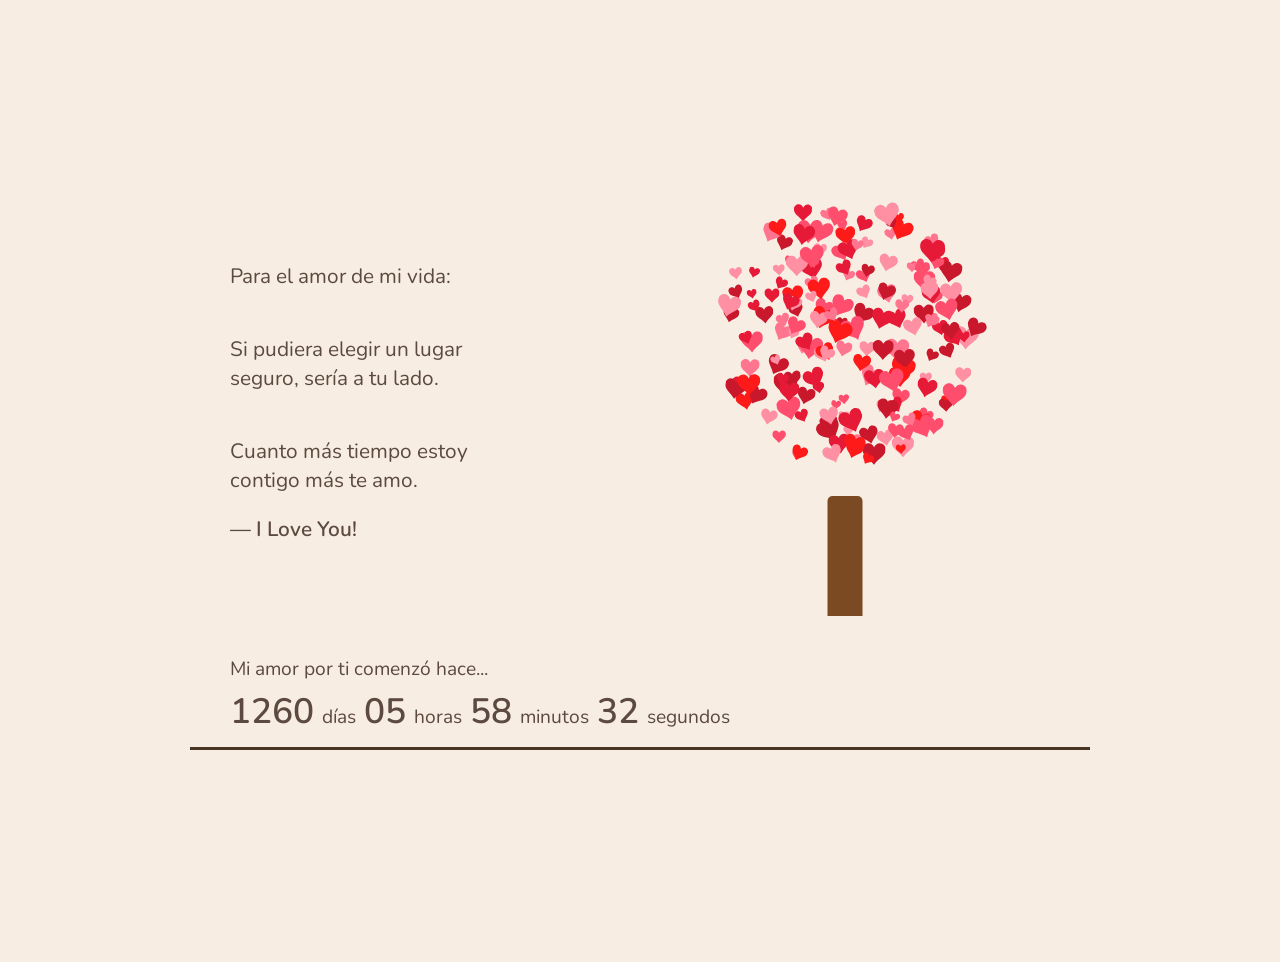
==== src/cartas/2026-06-25-av/index.html @ 06bc7d9e "2026-06-25-Carta Aniversario + Subida del proyecto." ====
<!DOCTYPE html>
<html lang="es">
<head>
    <meta charset="UTF-8">
    <meta name="viewport" content="width=device-width, initial-scale=1.0">
    <title>Para el amor de mi vida</title>
    <link href="https://fonts.googleapis.com/css2?family=Nunito:wght@400;600&display=swap" rel="stylesheet">
    <link rel="stylesheet" href="style.css">
</head>
<body>
    <div id="falling-hearts-container"></div>

    <main class="card">
        <div class="content-wrapper">
            <div class="text-section">
                <p class="greeting">Para el amor de mi vida:</p>
                <br>
                <p class="message">Si pudiera elegir un lugar<br>seguro, sería a tu lado.</p>
                <br>
                <p class="message">Cuanto más tiempo estoy<br>contigo más te amo.</p>
                <p class="signature">— I Love You!</p>
            </div>

            <div class="tree-section">
                <div class="tree-container">
                    <div id="tree-leaves"></div>
                    <div class="tree-trunk"></div>
                </div>
            </div>
        </div>

        <div class="footer-section">
            <p class="counter-title">Mi amor por ti comenzó hace...</p>
            <div class="counter-container">
                <span class="number" id="days">0</span> <span class="label">días</span>
                <span class="number" id="hours">0</span> <span class="label">horas</span>
                <span class="number" id="minutes">0</span> <span class="label">minutos</span>
                <span class="number" id="seconds">0</span> <span class="label">segundos</span>
            </div>
        </div>
        <div class="ground-line"></div>
    </main>

    <script src="script.js"></script>
</body>
</html>
---- src/cartas/2026-06-25-av/style.css ----
/* Configuraciones generales */
* {
    margin: 0;
    padding: 0;
    box-sizing: border-box;
    font-family: 'Nunito', sans-serif;
}

body {
    background-color: #f7ede2; /* Color crema/beige del fondo */
    color: #5c4a40; /* Color marrón oscuro para el texto */
    display: flex;
    justify-content: center;
    align-items: center;
    min-height: 100vh;
    overflow: hidden; /* Evita barras de desplazamiento por los corazones */
    position: relative;
}

/* Tarjeta Principal */
.card {
    position: relative;
    width: 90%;
    max-width: 900px;
    height: 600px;
    z-index: 10;
    display: flex;
    flex-direction: column;
    justify-content: space-between;
}

.content-wrapper {
    display: flex;
    justify-content: space-between;
    align-items: center;
    flex-grow: 1;
    padding: 20px 40px;
}

/* Textos */
.text-section {
    flex: 1;
    font-size: 1.3rem;
    line-height: 1.4;
}

.greeting, .message {
    margin-bottom: 15px;
}

.signature {
    margin-top: 20px;
    font-weight: 600;
}

/* Árbol de Corazones */
.tree-section {
    flex: 1;
    display: flex;
    justify-content: center;
    position: relative;
    height: 100%;
}

.tree-container {
    position: absolute;
    bottom: 20px;
    width: 300px;
    height: 400px;
}

.tree-trunk {
    position: absolute;
    bottom: 0;
    left: 50%;
    transform: translateX(-50%);
    width: 35px;
    height: 120px;
    background-color: #7b4a22;
    border-radius: 5px 5px 0 0;
}

#tree-leaves {
    position: absolute;
    top: 0;
    left: 0;
    width: 100%;
    height: 300px;
}

.tree-heart {
    position: absolute;
    transition: transform 0.3s ease;
}

/* Pie de página y Contador */
.footer-section {
    padding: 0 40px 15px 40px;
}

.counter-title {
    font-size: 1.2rem;
    margin-bottom: 5px;
}

.counter-container {
    font-size: 1.2rem;
    display: flex;
    align-items: baseline;
    gap: 8px;
}

.number {
    font-size: 2.2rem;
    font-weight: 600;
}

.ground-line {
    width: 100%;
    height: 3px;
    background-color: #4a3424;
    position: absolute;
    bottom: 0;
    left: 0;
}

/* Animación para el efecto GIF (corazones cayendo) */
#falling-hearts-container {
    position: absolute;
    top: 0;
    left: 0;
    width: 100%;
    height: 100%;
    pointer-events: none; /* Para que no interfieran al hacer clic */
    z-index: 1;
}

.falling-heart {
    position: absolute;
    top: -50px;
    opacity: 0.8;
    animation: fall linear forwards;
}

@keyframes fall {
    0% {
        transform: translateY(0) rotate(0deg);
        opacity: 0.8;
    }
    100% {
        transform: translateY(110vh) rotate(360deg);
        opacity: 0;
    }
}

/* Diseño adaptativo para móviles */
@media (max-width: 768px) {
    .content-wrapper {
        flex-direction: column;
        text-align: center;
    }
    .text-section {
        margin-top: 20px;
    }
    .tree-container {
        position: relative;
        bottom: 0;
        height: 300px;
    }
    .counter-container {
        justify-content: center;
        flex-wrap: wrap;
    }
}
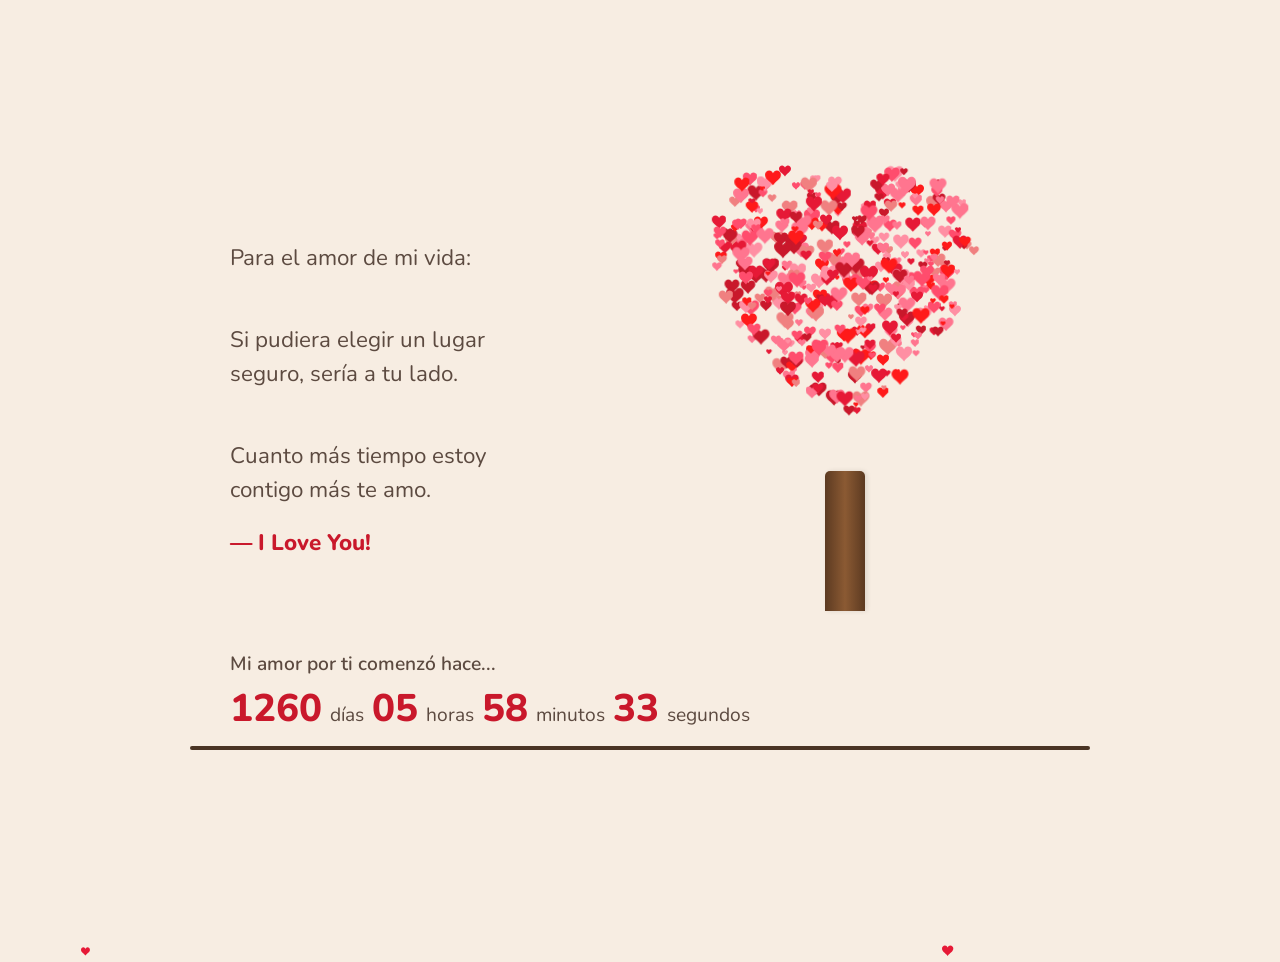
==== commit 4ffcddd6: "2026-06-25_Update-Cartas - Cambio de animaciones." ====
--- a/src/cartas/2026-06-25-av/index.html
+++ b/src/cartas/2026-06-25-av/index.html
@@ -4,7 +4,7 @@
     <meta charset="UTF-8">
     <meta name="viewport" content="width=device-width, initial-scale=1.0">
     <title>Para el amor de mi vida</title>
-    <link href="https://fonts.googleapis.com/css2?family=Nunito:wght@400;600&display=swap" rel="stylesheet">
+    <link href="https://fonts.googleapis.com/css2?family=Nunito:wght@400;600;800&display=swap" rel="stylesheet">
     <link rel="stylesheet" href="style.css">
 </head>
 <body>
@@ -13,15 +13,15 @@
     <main class="card">
         <div class="content-wrapper">
             <div class="text-section">
-                <p class="greeting">Para el amor de mi vida:</p>
+                <p class="greeting fade-in delay-1">Para el amor de mi vida:</p>
                 <br>
-                <p class="message">Si pudiera elegir un lugar<br>seguro, sería a tu lado.</p>
+                <p class="message fade-in delay-2">Si pudiera elegir un lugar<br>seguro, sería a tu lado.</p>
                 <br>
-                <p class="message">Cuanto más tiempo estoy<br>contigo más te amo.</p>
-                <p class="signature">— I Love You!</p>
+                <p class="message fade-in delay-3">Cuanto más tiempo estoy<br>contigo más te amo.</p>
+                <p class="signature fade-in delay-4">— I Love You!</p>
             </div>
 
-            <div class="tree-section">
+            <div class="tree-section fade-in delay-2">
                 <div class="tree-container">
                     <div id="tree-leaves"></div>
                     <div class="tree-trunk"></div>
@@ -29,7 +29,7 @@
             </div>
         </div>
 
-        <div class="footer-section">
+        <div class="footer-section fade-in delay-5">
             <p class="counter-title">Mi amor por ti comenzó hace...</p>
             <div class="counter-container">
                 <span class="number" id="days">0</span> <span class="label">días</span>
--- a/src/cartas/2026-06-25-av/style.css
+++ b/src/cartas/2026-06-25-av/style.css
@@ -7,13 +7,13 @@
 }
 
 body {
-    background-color: #f7ede2; /* Color crema/beige del fondo */
-    color: #5c4a40; /* Color marrón oscuro para el texto */
+    background-color: #f7ede2;
+    color: #5c4a40;
     display: flex;
     justify-content: center;
     align-items: center;
     min-height: 100vh;
-    overflow: hidden; /* Evita barras de desplazamiento por los corazones */
+    overflow: hidden;
     position: relative;
 }
 
@@ -37,20 +37,33 @@
     padding: 20px 40px;
 }
 
-/* Textos */
+/* Textos y Animaciones de Entrada */
 .text-section {
     flex: 1;
-    font-size: 1.3rem;
-    line-height: 1.4;
+    font-size: 1.4rem;
+    line-height: 1.5;
 }
 
-.greeting, .message {
-    margin-bottom: 15px;
+.greeting, .message { margin-bottom: 15px; }
+.signature { margin-top: 20px; font-weight: 800; color: #c9182b; }
+
+.fade-in {
+    opacity: 0;
+    transform: translateY(20px);
+    animation: fadeInUp 0.8s ease-out forwards;
 }
 
-.signature {
-    margin-top: 20px;
-    font-weight: 600;
+.delay-1 { animation-delay: 0.2s; }
+.delay-2 { animation-delay: 0.6s; }
+.delay-3 { animation-delay: 1.0s; }
+.delay-4 { animation-delay: 1.4s; }
+.delay-5 { animation-delay: 1.8s; }
+
+@keyframes fadeInUp {
+    to {
+        opacity: 1;
+        transform: translateY(0);
+    }
 }
 
 /* Árbol de Corazones */
@@ -65,8 +78,8 @@
 .tree-container {
     position: absolute;
     bottom: 20px;
-    width: 300px;
-    height: 400px;
+    width: 350px;
+    height: 450px;
 }
 
 .tree-trunk {
@@ -74,101 +87,91 @@
     bottom: 0;
     left: 50%;
     transform: translateX(-50%);
-    width: 35px;
-    height: 120px;
-    background-color: #7b4a22;
+    width: 40px;
+    height: 140px;
+    background: linear-gradient(to right, #5c3a21, #8b5a33, #5c3a21);
     border-radius: 5px 5px 0 0;
+    box-shadow: 2px 0 5px rgba(0,0,0,0.1);
 }
 
+/* Latido de la copa del árbol */
 #tree-leaves {
     position: absolute;
     top: 0;
     left: 0;
     width: 100%;
-    height: 300px;
+    height: 350px;
+    animation: pulseTree 3s infinite ease-in-out;
+    transform-origin: center 60%;
 }
 
+@keyframes pulseTree {
+    0%, 100% { transform: scale(1); }
+    50% { transform: scale(1.04); } /* Un latido muy suave */
+}
+
+/* Animación "Pop" para cada corazoncito al cargar */
 .tree-heart {
     position: absolute;
-    transition: transform 0.3s ease;
+    opacity: 0;
+    animation: popIn 0.5s cubic-bezier(0.175, 0.885, 0.32, 1.275) forwards;
+}
+
+@keyframes popIn {
+    0% { transform: translate(-50%, -50%) scale(0); opacity: 0; }
+    100% { transform: translate(-50%, -50%) scale(1); opacity: 1; }
 }
 
 /* Pie de página y Contador */
-.footer-section {
-    padding: 0 40px 15px 40px;
-}
-
-.counter-title {
-    font-size: 1.2rem;
-    margin-bottom: 5px;
-}
-
-.counter-container {
-    font-size: 1.2rem;
-    display: flex;
-    align-items: baseline;
-    gap: 8px;
-}
-
-.number {
-    font-size: 2.2rem;
-    font-weight: 600;
-}
+.footer-section { padding: 0 40px 15px 40px; }
+.counter-title { font-size: 1.2rem; margin-bottom: 5px; font-weight: 600; }
+.counter-container { font-size: 1.2rem; display: flex; align-items: baseline; gap: 8px; }
+.number { font-size: 2.4rem; font-weight: 800; color: #c9182b; }
 
 .ground-line {
     width: 100%;
-    height: 3px;
+    height: 4px;
     background-color: #4a3424;
     position: absolute;
     bottom: 0;
     left: 0;
+    border-radius: 2px;
 }
 
-/* Animación para el efecto GIF (corazones cayendo) */
+/* Efecto GIF: Corazones cayendo con balanceo */
 #falling-hearts-container {
     position: absolute;
     top: 0;
     left: 0;
     width: 100%;
     height: 100%;
-    pointer-events: none; /* Para que no interfieran al hacer clic */
+    pointer-events: none;
     z-index: 1;
 }
 
-.falling-heart {
+.falling-heart-wrapper {
     position: absolute;
     top: -50px;
-    opacity: 0.8;
     animation: fall linear forwards;
 }
 
-@keyframes fall {
-    0% {
-        transform: translateY(0) rotate(0deg);
-        opacity: 0.8;
-    }
-    100% {
-        transform: translateY(110vh) rotate(360deg);
-        opacity: 0;
-    }
+.falling-heart {
+    animation: sway ease-in-out infinite alternate;
 }
 
-/* Diseño adaptativo para móviles */
+@keyframes fall {
+    to { transform: translateY(110vh); }
+}
+
+@keyframes sway {
+    from { transform: translateX(-20px) rotate(-15deg); }
+    to { transform: translateX(20px) rotate(15deg); }
+}
+
+/* Adaptabilidad móvil */
 @media (max-width: 768px) {
-    .content-wrapper {
-        flex-direction: column;
-        text-align: center;
-    }
-    .text-section {
-        margin-top: 20px;
-    }
-    .tree-container {
-        position: relative;
-        bottom: 0;
-        height: 300px;
-    }
-    .counter-container {
-        justify-content: center;
-        flex-wrap: wrap;
-    }
+    .content-wrapper { flex-direction: column; text-align: center; }
+    .text-section { margin-top: 20px; }
+    .tree-container { position: relative; bottom: 0; height: 350px; }
+    .counter-container { justify-content: center; flex-wrap: wrap; }
 }
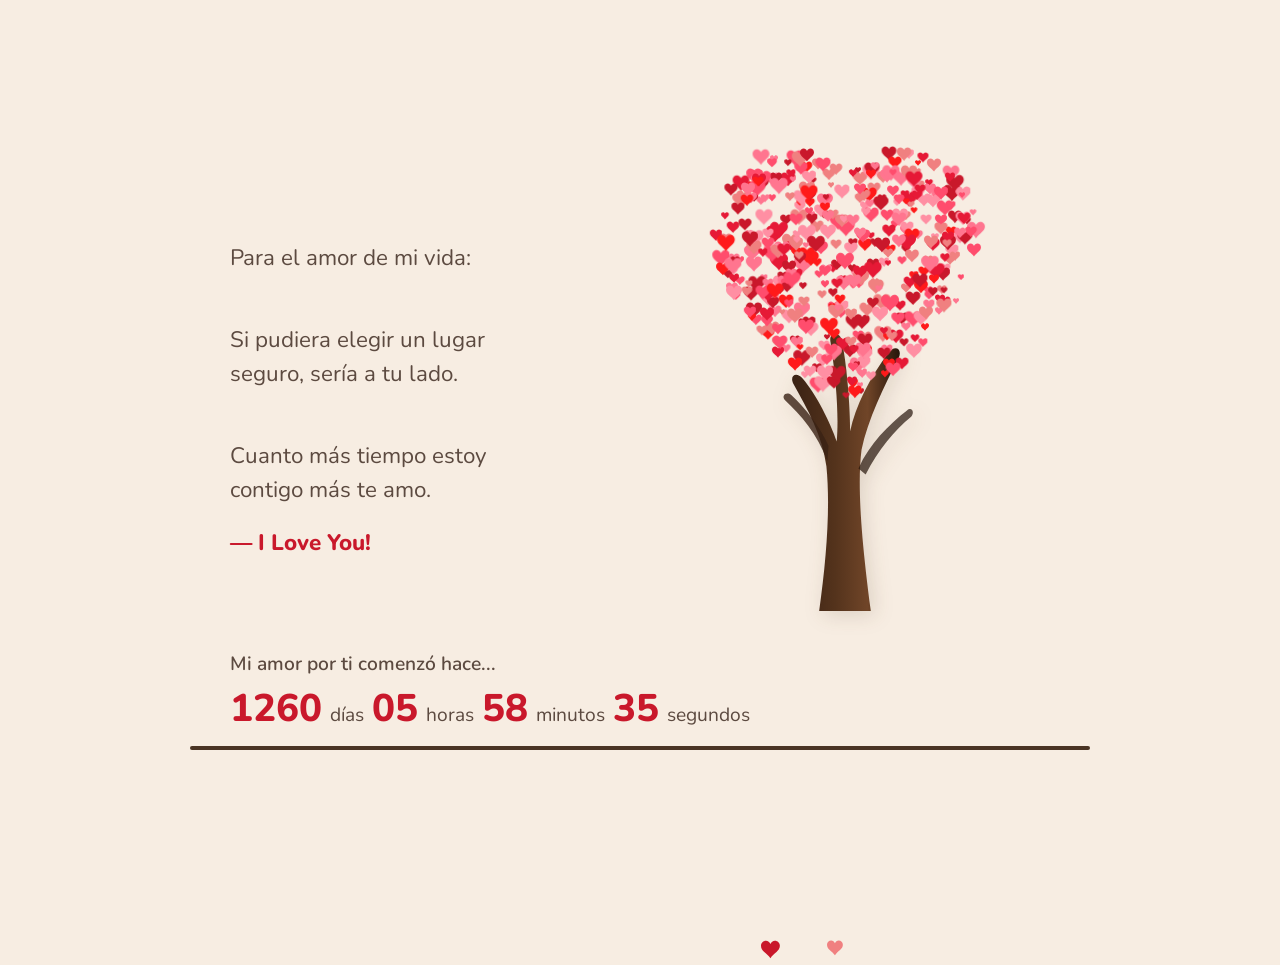
==== commit 7b96d6be: "2026-06-25_Update-Carta - Remodelar animaciones." ====
--- a/src/cartas/2026-06-25-av/index.html
+++ b/src/cartas/2026-06-25-av/index.html
@@ -23,8 +23,40 @@
 
             <div class="tree-section fade-in delay-2">
                 <div class="tree-container">
+                    
+                    <div class="tree-trunk-container">
+                        <svg viewBox="0 0 200 300" class="organic-trunk">
+                            <defs>
+                                <linearGradient id="trunkGradient" x1="0" y1="0" x2="1" y2="0">
+                                    <stop offset="0%" stop-color="#3a2214" />
+                                    <stop offset="40%" stop-color="#54331c" />
+                                    <stop offset="70%" stop-color="#704528" />
+                                    <stop offset="100%" stop-color="#26150b" />
+                                </linearGradient>
+                            </defs>
+                            <path d="M75,300 
+                                     C82,250 86,200 82,160 
+                                     C78,130 64,105 50,80 
+                                     C46,72 53,68 59,75 
+                                     C72,90 86,118 92,136 
+                                     C94,112 92,80 86,40 
+                                     C84,30 94,28 97,38 
+                                     C103,70 105,108 105,126 
+                                     C110,102 124,74 142,50 
+                                     C148,42 156,46 152,55 
+                                     C138,82 122,115 116,144 
+                                     C112,176 115,224 125,300 
+                                     C108,303 92,303 75,300 Z" 
+                                  fill="url(#trunkGradient)" />
+                            <path d="M83,155 C73,128 57,110 42,96 C38,92 43,87 48,91 C62,104 76,122 84,140 Z" fill="#3a2214" opacity="0.8"/>
+                            <path d="M113,162 C124,138 142,120 160,106 C164,102 168,107 164,112 C148,125 132,144 120,168 Z" fill="#26150b" opacity="0.7"/>
+                            <path d="M75,300 C64,302 50,305 40,310 C37,311 39,315 44,313 C54,309 66,305 73,302 Z" fill="#3a2214"/>
+                            <path d="M125,300 C134,302 148,305 158,311 C161,312 163,308 159,306 C150,303 137,301 127,300 Z" fill="#26150b"/>
+                        </svg>
+                    </div>
+
                     <div id="tree-leaves"></div>
-                    <div class="tree-trunk"></div>
+
                 </div>
             </div>
         </div>
--- a/src/cartas/2026-06-25-av/style.css
+++ b/src/cartas/2026-06-25-av/style.css
@@ -37,7 +37,7 @@
     padding: 20px 40px;
 }
 
-/* Textos y Animaciones de Entrada */
+/* Textos y Animación de entrada fluida */
 .text-section {
     flex: 1;
     font-size: 1.4rem;
@@ -66,7 +66,7 @@
     }
 }
 
-/* Árbol de Corazones */
+/* Contenedor del Árbol */
 .tree-section {
     flex: 1;
     display: flex;
@@ -82,39 +82,45 @@
     height: 450px;
 }
 
-.tree-trunk {
+/* Capa del Tronco Realista (DETRÁS) */
+.tree-trunk-container {
     position: absolute;
     bottom: 0;
     left: 50%;
     transform: translateX(-50%);
-    width: 40px;
-    height: 140px;
-    background: linear-gradient(to right, #5c3a21, #8b5a33, #5c3a21);
-    border-radius: 5px 5px 0 0;
-    box-shadow: 2px 0 5px rgba(0,0,0,0.1);
+    width: 220px;
+    height: 310px;
+    z-index: 1; 
 }
 
-/* Latido de la copa del árbol */
+.organic-trunk {
+    width: 100%;
+    height: 100%;
+    filter: drop-shadow(4px 4px 10px rgba(74, 44, 20, 0.15));
+}
+
+/* Capa de las Hojas (DELANTE) + Efecto latido */
 #tree-leaves {
     position: absolute;
     top: 0;
     left: 0;
     width: 100%;
-    height: 350px;
-    animation: pulseTree 3s infinite ease-in-out;
-    transform-origin: center 60%;
+    height: 360px;
+    z-index: 2; 
+    animation: pulseTree 4s infinite ease-in-out;
+    transform-origin: center 70%;
 }
 
 @keyframes pulseTree {
     0%, 100% { transform: scale(1); }
-    50% { transform: scale(1.04); } /* Un latido muy suave */
+    50% { transform: scale(1.03); }
 }
 
-/* Animación "Pop" para cada corazoncito al cargar */
+/* Animación de nacimiento de los corazones del árbol */
 .tree-heart {
     position: absolute;
     opacity: 0;
-    animation: popIn 0.5s cubic-bezier(0.175, 0.885, 0.32, 1.275) forwards;
+    animation: popIn 0.6s cubic-bezier(0.175, 0.885, 0.32, 1.275) forwards;
 }
 
 @keyframes popIn {
@@ -122,7 +128,7 @@
     100% { transform: translate(-50%, -50%) scale(1); opacity: 1; }
 }
 
-/* Pie de página y Contador */
+/* Contador de tiempo */
 .footer-section { padding: 0 40px 15px 40px; }
 .counter-title { font-size: 1.2rem; margin-bottom: 5px; font-weight: 600; }
 .counter-container { font-size: 1.2rem; display: flex; align-items: baseline; gap: 8px; }
@@ -138,7 +144,7 @@
     border-radius: 2px;
 }
 
-/* Efecto GIF: Corazones cayendo con balanceo */
+/* Efecto GIF animado de fondo (Caída con viento/balanceo) */
 #falling-hearts-container {
     position: absolute;
     top: 0;
@@ -146,7 +152,7 @@
     width: 100%;
     height: 100%;
     pointer-events: none;
-    z-index: 1;
+    z-index: 0;
 }
 
 .falling-heart-wrapper {
@@ -164,14 +170,14 @@
 }
 
 @keyframes sway {
-    from { transform: translateX(-20px) rotate(-15deg); }
-    to { transform: translateX(20px) rotate(15deg); }
+    from { transform: translateX(-25px) rotate(-20deg); }
+    to { transform: translateX(25px) rotate(20deg); }
 }
 
-/* Adaptabilidad móvil */
+/* Adaptabilidad para pantallas de móvil */
 @media (max-width: 768px) {
     .content-wrapper { flex-direction: column; text-align: center; }
     .text-section { margin-top: 20px; }
-    .tree-container { position: relative; bottom: 0; height: 350px; }
+    .tree-container { position: relative; bottom: 0; height: 360px; }
     .counter-container { justify-content: center; flex-wrap: wrap; }
 }
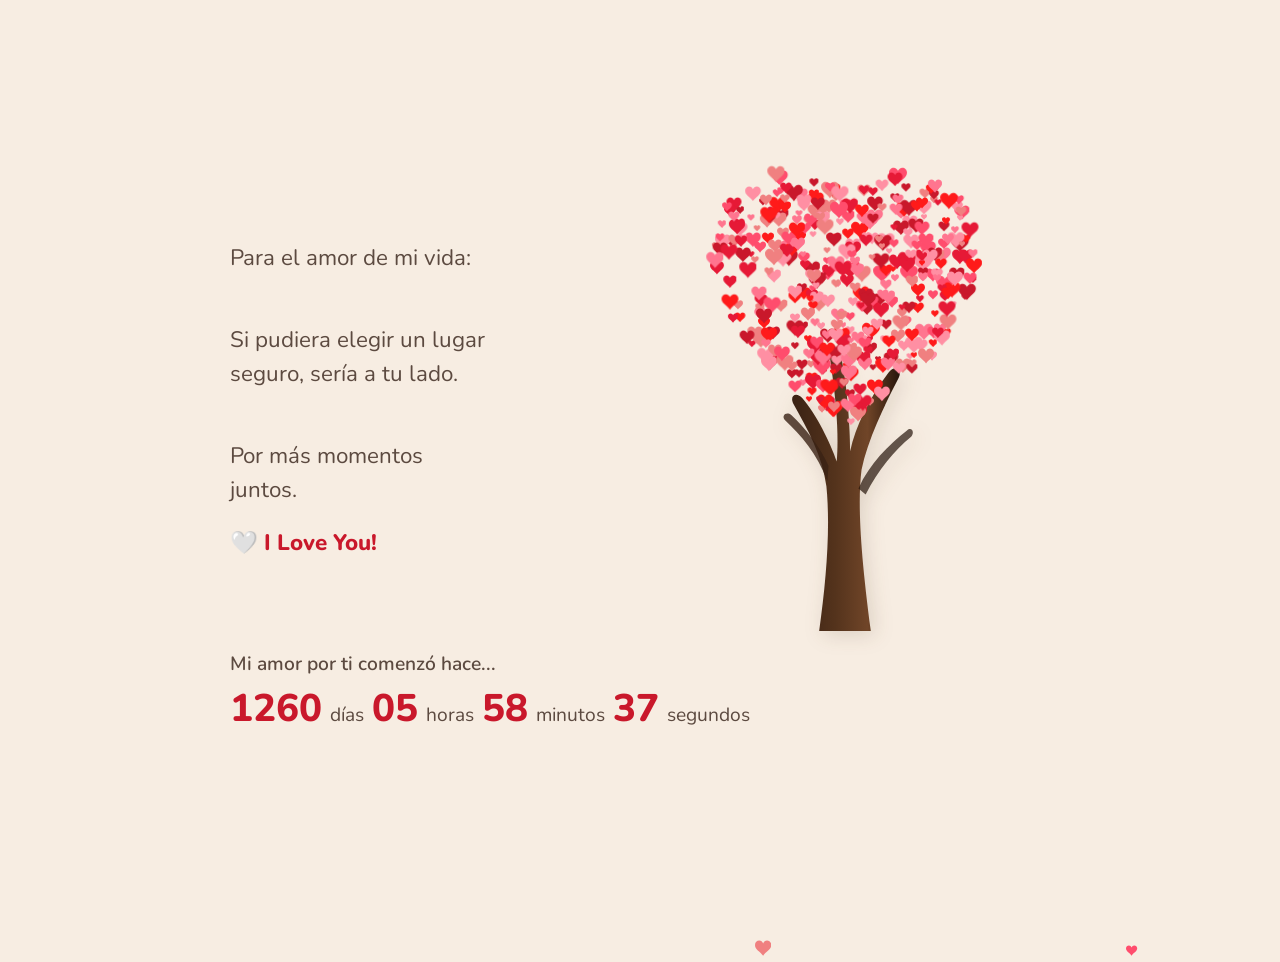
==== commit de31a9f5: "2026-06-25-Update-Cartas - Eliminación de barra negra. - Cambio del texto. - Cambio de padding del b" ====
--- a/src/cartas/2026-06-25-av/index.html
+++ b/src/cartas/2026-06-25-av/index.html
@@ -17,8 +17,8 @@
                 <br>
                 <p class="message fade-in delay-2">Si pudiera elegir un lugar<br>seguro, sería a tu lado.</p>
                 <br>
-                <p class="message fade-in delay-3">Cuanto más tiempo estoy<br>contigo más te amo.</p>
-                <p class="signature fade-in delay-4">— I Love You!</p>
+                <p class="message fade-in delay-3">Por más momentos<br>juntos.</p>
+                <p class="signature fade-in delay-4">🤍 I Love You!</p>
             </div>
 
             <div class="tree-section fade-in delay-2">
@@ -70,7 +70,6 @@
                 <span class="number" id="seconds">0</span> <span class="label">segundos</span>
             </div>
         </div>
-        <div class="ground-line"></div>
     </main>
 
     <script src="script.js"></script>
--- a/src/cartas/2026-06-25-av/style.css
+++ b/src/cartas/2026-06-25-av/style.css
@@ -34,7 +34,8 @@
     justify-content: space-between;
     align-items: center;
     flex-grow: 1;
-    padding: 20px 40px;
+    /* padding: 20px 40px; */
+    padding: 0px 40px;
 }
 
 /* Textos y Animación de entrada fluida */
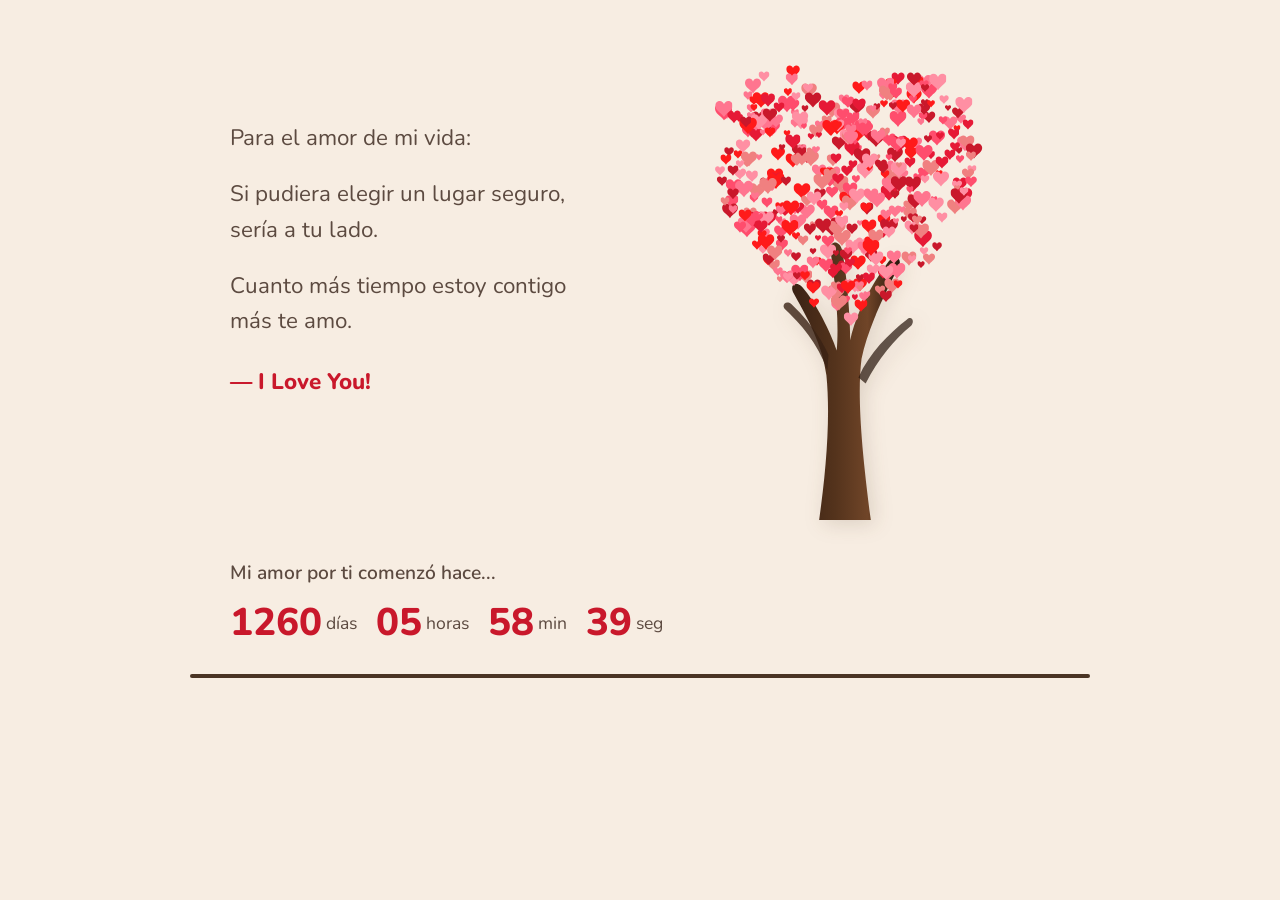
==== commit 3910cfc4: "2026-06-25_Update-Cartas + Responsive." ====
--- a/src/cartas/2026-06-25-av/index.html
+++ b/src/cartas/2026-06-25-av/index.html
@@ -14,11 +14,9 @@
         <div class="content-wrapper">
             <div class="text-section">
                 <p class="greeting fade-in delay-1">Para el amor de mi vida:</p>
-                <br>
-                <p class="message fade-in delay-2">Si pudiera elegir un lugar<br>seguro, sería a tu lado.</p>
-                <br>
-                <p class="message fade-in delay-3">Por más momentos<br>juntos.</p>
-                <p class="signature fade-in delay-4">🤍 I Love You!</p>
+                <p class="message fade-in delay-2">Si pudiera elegir un lugar seguro, sería a tu lado.</p>
+                <p class="message fade-in delay-3">Cuanto más tiempo estoy contigo más te amo.</p>
+                <p class="signature fade-in delay-4">— I Love You!</p>
             </div>
 
             <div class="tree-section fade-in delay-2">
@@ -34,20 +32,7 @@
                                     <stop offset="100%" stop-color="#26150b" />
                                 </linearGradient>
                             </defs>
-                            <path d="M75,300 
-                                     C82,250 86,200 82,160 
-                                     C78,130 64,105 50,80 
-                                     C46,72 53,68 59,75 
-                                     C72,90 86,118 92,136 
-                                     C94,112 92,80 86,40 
-                                     C84,30 94,28 97,38 
-                                     C103,70 105,108 105,126 
-                                     C110,102 124,74 142,50 
-                                     C148,42 156,46 152,55 
-                                     C138,82 122,115 116,144 
-                                     C112,176 115,224 125,300 
-                                     C108,303 92,303 75,300 Z" 
-                                  fill="url(#trunkGradient)" />
+                            <path d="M75,300 C82,250 86,200 82,160 C78,130 64,105 50,80 C46,72 53,68 59,75 C72,90 86,118 92,136 C94,112 92,80 86,40 C84,30 94,28 97,38 C103,70 105,108 105,126 C110,102 124,74 142,50 C148,42 156,46 152,55 C138,82 122,115 116,144 C112,176 115,224 125,300 C108,303 92,303 75,300 Z" fill="url(#trunkGradient)" />
                             <path d="M83,155 C73,128 57,110 42,96 C38,92 43,87 48,91 C62,104 76,122 84,140 Z" fill="#3a2214" opacity="0.8"/>
                             <path d="M113,162 C124,138 142,120 160,106 C164,102 168,107 164,112 C148,125 132,144 120,168 Z" fill="#26150b" opacity="0.7"/>
                             <path d="M75,300 C64,302 50,305 40,310 C37,311 39,315 44,313 C54,309 66,305 73,302 Z" fill="#3a2214"/>
@@ -63,13 +48,14 @@
 
         <div class="footer-section fade-in delay-5">
             <p class="counter-title">Mi amor por ti comenzó hace...</p>
-            <div class="counter-container">
-                <span class="number" id="days">0</span> <span class="label">días</span>
-                <span class="number" id="hours">0</span> <span class="label">horas</span>
-                <span class="number" id="minutes">0</span> <span class="label">minutos</span>
-                <span class="number" id="seconds">0</span> <span class="label">segundos</span>
+            <div class="counter-box">
+                <div class="counter-item"><span class="number" id="days">0</span><span class="label">días</span></div>
+                <div class="counter-item"><span class="number" id="hours">0</span><span class="label">horas</span></div>
+                <div class="counter-item"><span class="number" id="minutes">0</span><span class="label">min</span></div>
+                <div class="counter-item"><span class="number" id="seconds">0</span><span class="label">seg</span></div>
             </div>
         </div>
+        <div class="ground-line"></div>
     </main>
 
     <script src="script.js"></script>
--- a/src/cartas/2026-06-25-av/style.css
+++ b/src/cartas/2026-06-25-av/style.css
@@ -1,5 +1,5 @@
 /* Configuraciones generales */
-* {
+*, *::before, *::after {
     margin: 0;
     padding: 0;
     box-sizing: border-box;
@@ -9,78 +9,66 @@
 body {
     background-color: #f7ede2;
     color: #5c4a40;
-    display: flex;
-    justify-content: center;
-    align-items: center;
+    display: block;
+    width: 100%;
     min-height: 100vh;
-    overflow: hidden;
+    overflow-x: hidden;
     position: relative;
+    padding: 20px 10px;
 }
 
 /* Tarjeta Principal */
 .card {
     position: relative;
-    width: 90%;
+    width: 100%;
     max-width: 900px;
-    height: 600px;
+    margin: 40px auto;
+    background-color: transparent;
     z-index: 10;
-    display: flex;
-    flex-direction: column;
-    justify-content: space-between;
-}
-
+}
+
+/* Distribución en bloques flotantes simulando columnas */
 .content-wrapper {
-    display: flex;
-    justify-content: space-between;
-    align-items: center;
-    flex-grow: 1;
-    /* padding: 20px 40px; */
-    padding: 0px 40px;
-}
-
-/* Textos y Animación de entrada fluida */
+    width: 100%;
+    display: block;
+    clear: both;
+    padding: 20px 40px;
+}
+
+/* Sección Izquierda: Mensajes */
 .text-section {
-    flex: 1;
+    float: left;
+    width: 45%;
     font-size: 1.4rem;
-    line-height: 1.5;
-}
-
-.greeting, .message { margin-bottom: 15px; }
-.signature { margin-top: 20px; font-weight: 800; color: #c9182b; }
-
-.fade-in {
-    opacity: 0;
-    transform: translateY(20px);
-    animation: fadeInUp 0.8s ease-out forwards;
-}
-
-.delay-1 { animation-delay: 0.2s; }
-.delay-2 { animation-delay: 0.6s; }
-.delay-3 { animation-delay: 1.0s; }
-.delay-4 { animation-delay: 1.4s; }
-.delay-5 { animation-delay: 1.8s; }
-
-@keyframes fadeInUp {
-    to {
-        opacity: 1;
-        transform: translateY(0);
-    }
-}
-
-/* Contenedor del Árbol */
+    line-height: 1.6;
+    padding-top: 40px;
+}
+
+.greeting, .message { 
+    margin-bottom: 20px; 
+}
+
+.signature { 
+    margin-top: 25px; 
+    font-weight: 800; 
+    color: #c9182b; 
+}
+
+/* Sección Derecha: Contenedor del Árbol */
 .tree-section {
-    flex: 1;
-    display: flex;
-    justify-content: center;
+    float: right;
+    width: 50%;
+    height: 450px;
     position: relative;
-    height: 100%;
 }
 
 .tree-container {
     position: absolute;
-    bottom: 20px;
+    bottom: 10px;
+    left: 50%;
+    transform: translateX(-50%);
     width: 350px;
-    height: 450px;
+    height: 440px;
 }
 
 /* Capa del Tronco Realista (DETRÁS) */
@@ -100,7 +88,7 @@
     filter: drop-shadow(4px 4px 10px rgba(74, 44, 20, 0.15));
 }
 
-/* Capa de las Hojas (DELANTE) + Efecto latido */
+/* Capa de las Hojas (DELANTE) */
 #tree-leaves {
     position: absolute;
     top: 0;
@@ -129,25 +117,73 @@
     100% { transform: translate(-50%, -50%) scale(1); opacity: 1; }
 }
 
-/* Contador de tiempo */
-.footer-section { padding: 0 40px 15px 40px; }
-.counter-title { font-size: 1.2rem; margin-bottom: 5px; font-weight: 600; }
-.counter-container { font-size: 1.2rem; display: flex; align-items: baseline; gap: 8px; }
-.number { font-size: 2.4rem; font-weight: 800; color: #c9182b; }
+/* Pie de página y Contador */
+.footer-section { 
+    clear: both;
+    width: 100%;
+    padding: 30px 40px 15px 40px; 
+}
+
+.counter-title { 
+    font-size: 1.2rem; 
+    margin-bottom: 10px; 
+    font-weight: 600; 
+}
+
+/* Bloques en línea para que el contador no rompa su estructura */
+.counter-box {
+    display: block;
+}
+
+.counter-item {
+    display: inline-block;
+    margin-right: 15px;
+}
+
+.number { 
+    font-size: 2.4rem; 
+    font-weight: 800; 
+    color: #c9182b; 
+    vertical-align: middle;
+}
+
+.label {
+    font-size: 1.1rem;
+    margin-left: 4px;
+    vertical-align: middle;
+}
 
 .ground-line {
     width: 100%;
     height: 4px;
     background-color: #4a3424;
-    position: absolute;
-    bottom: 0;
-    left: 0;
+    margin-top: 10px;
     border-radius: 2px;
 }
 
-/* Efecto GIF animado de fondo (Caída con viento/balanceo) */
+/* Animaciones de Entrada suaves */
+.fade-in {
+    opacity: 0;
+    transform: translateY(15px);
+    animation: fadeInUp 0.8s ease-out forwards;
+}
+
+.delay-1 { animation-delay: 0.2s; }
+.delay-2 { animation-delay: 0.6s; }
+.delay-3 { animation-delay: 1.0s; }
+.delay-4 { animation-delay: 1.4s; }
+.delay-5 { animation-delay: 1.8s; }
+
+@keyframes fadeInUp {
+    to {
+        opacity: 1;
+        transform: translateY(0);
+    }
+}
+
+/* Efecto GIF animado de fondo (Caída con balanceo) */
 #falling-hearts-container {
-    position: absolute;
+    position: fixed;
     top: 0;
     left: 0;
     width: 100%;
@@ -175,10 +211,73 @@
     to { transform: translateX(25px) rotate(20deg); }
 }
 
-/* Adaptabilidad para pantallas de móvil */
+/* ===================================================
+   DISEÑO EXCLUSIVO PARA MÓVILES (RESPONSIVE)
+   =================================================== */
 @media (max-width: 768px) {
-    .content-wrapper { flex-direction: column; text-align: center; }
-    .text-section { margin-top: 20px; }
-    .tree-container { position: relative; bottom: 0; height: 360px; }
-    .counter-container { justify-content: center; flex-wrap: wrap; }
+    body {
+        padding: 10px 5px;
+    }
+    
+    .card {
+        margin: 10px auto;
+    }
+
+    .content-wrapper {
+        padding: 10px 15px;
+    }
+
+    /* Transformación a columna única */
+    .text-section {
+        float: none;
+        width: 100%;
+        text-align: center;
+        font-size: 1.2rem;
+        padding-top: 10px;
+        margin-bottom: 20px;
+    }
+
+    .tree-section {
+        float: none;
+        width: 100%;
+        height: 310px; /* Reducimos la altura en móvil para que encaje visualmente */
+    }
+
+    /* Redimensionamos el árbol proporcionalmente */
+    .tree-container {
+        width: 260px;
+        height: 300px;
+        bottom: 0;
+    }
+
+    .tree-trunk-container {
+        width: 160px;
+        height: 220px;
+    }
+
+    #tree-leaves {
+        height: 260px;
+    }
+
+    /* Ajuste fino del Pie de página */
+    .footer-section {
+        padding: 20px 15px 10px 15px;
+        text-align: center;
+    }
+
+    .counter-title {
+        font-size: 1.1rem;
+    }
+
+    .counter-item {
+        margin: 5px 8px;
+    }
+
+    .number {
+        font-size: 1.9rem;
+    }
+
+    .label {
+        font-size: 0.9rem;
+    }
 }
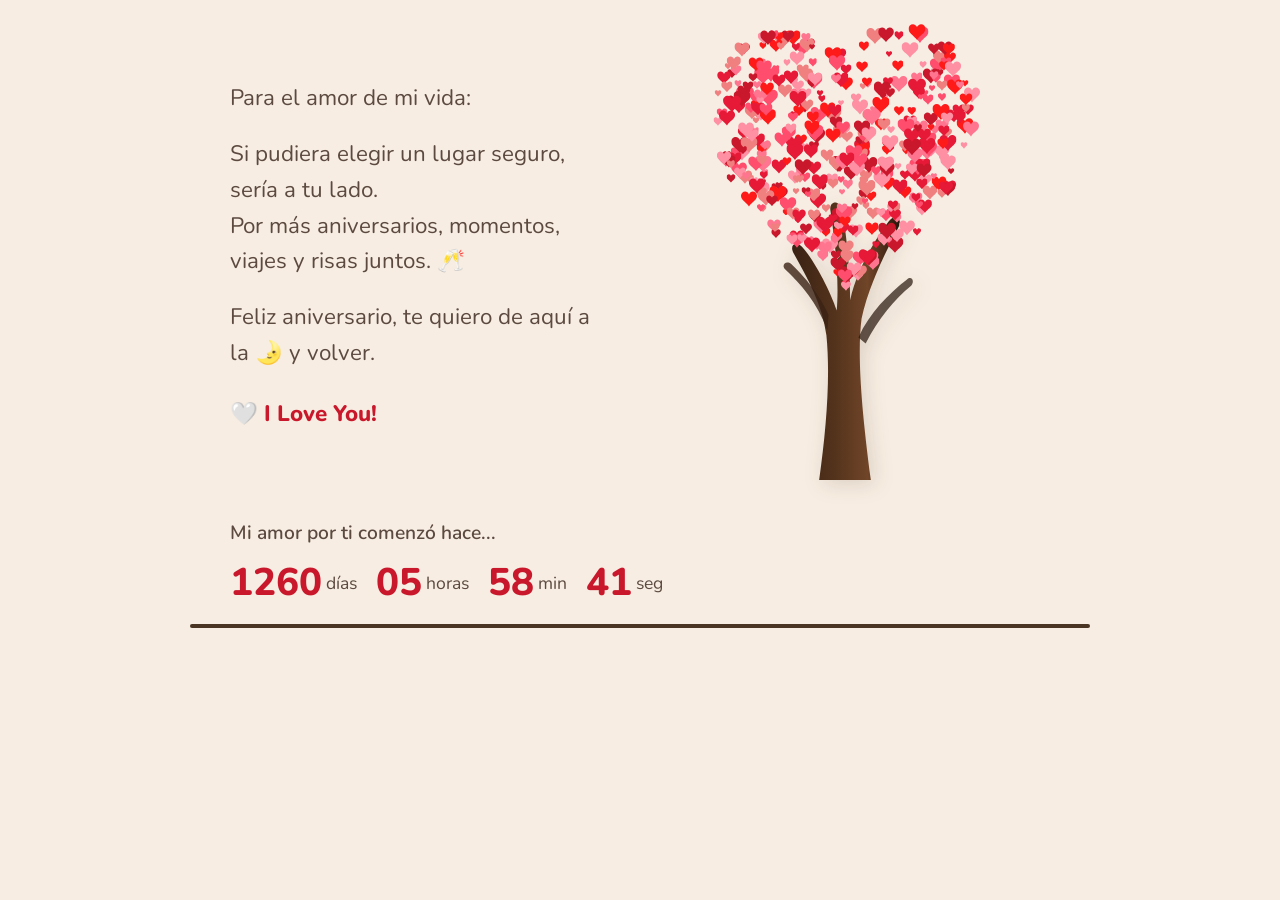
==== commit ff4efaa2: "2026-06-25_Update-Cartas - Cambio de texto." ====
--- a/src/cartas/2026-06-25-av/index.html
+++ b/src/cartas/2026-06-25-av/index.html
@@ -14,14 +14,14 @@
         <div class="content-wrapper">
             <div class="text-section">
                 <p class="greeting fade-in delay-1">Para el amor de mi vida:</p>
-                <p class="message fade-in delay-2">Si pudiera elegir un lugar seguro, sería a tu lado.</p>
-                <p class="message fade-in delay-3">Cuanto más tiempo estoy contigo más te amo.</p>
-                <p class="signature fade-in delay-4">— I Love You!</p>
+                <p class="message fade-in delay-2">Si pudiera elegir un lugar seguro, sería a tu lado.<br>Por más aniversarios, momentos, viajes y risas juntos. 🥂</p>
+                <p class="message fade-in delay-3">Feliz aniversario, te quiero de aquí a la 🌛 y volver.</p>
+                <p class="signature fade-in delay-4">🤍 I Love You!</p>
             </div>
 
             <div class="tree-section fade-in delay-2">
                 <div class="tree-container">
-                    
+
                     <div class="tree-trunk-container">
                         <svg viewBox="0 0 200 300" class="organic-trunk">
                             <defs>
--- a/src/cartas/2026-06-25-av/style.css
+++ b/src/cartas/2026-06-25-av/style.css
@@ -11,10 +11,10 @@
     color: #5c4a40;
     display: block;
     width: 100%;
-    min-height: 100vh;
+    /* min-height: 100vh; */
     overflow-x: hidden;
     position: relative;
-    padding: 20px 10px;
+    /* padding: 20px 10px; */
 }
 
 /* Tarjeta Principal */
@@ -32,7 +32,8 @@
     width: 100%;
     display: block;
     clear: both;
-    padding: 20px 40px;
+    /* padding: 20px 40px; */
+    padding: 0px 40px;
 }
 
 /* Sección Izquierda: Mensajes */
@@ -157,7 +158,7 @@
     width: 100%;
     height: 4px;
     background-color: #4a3424;
-    margin-top: 10px;
+    /* margin-top: 10px; */
     border-radius: 2px;
 }
 
